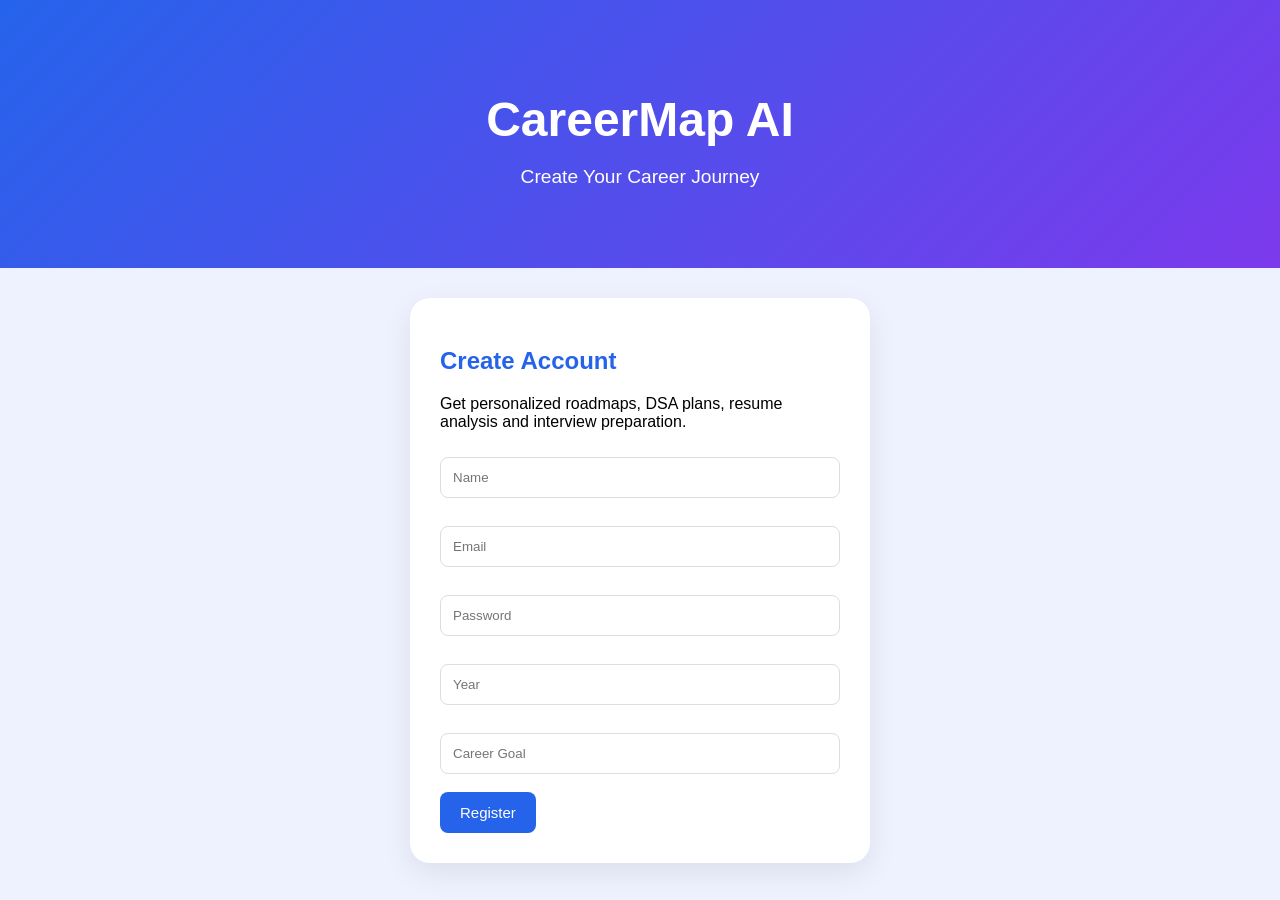
==== src/main/resources/static/dashboard.html @ 242bdc32 "Added profile setup flow and dashboard integration" ====
<!DOCTYPE html>
<html>
<head>
    <title>CareerMap Dashboard</title>
    <link rel="stylesheet" href="style.css">
</head>
<body>
    <div class="navbar">
        <h2>CareerMap AI</h2>
        <a href="index.html">Home</a>
    </div>
    <div class="container">
        <div class="welcome-card">
            <h2>Welcome, <span id="welcomeName"></span> </h2>
            <p>Track your career journey with AI-powered guidance.</p>
        </div>
        <div class="stats">
            <div class="stat-card">
                <h3>Resume Score</h3>
                <p>90%</p>
            </div>
    
            <div class="stat-card">
                <h3>DSA Plan</h3>
                <p>30 Days</p>
            </div>
    
            <div class="stat-card">
                <h3>Interview Prep</h3>
                <p>10 Questions</p>
            </div>
    
            <div class="stat-card">
                <h3>Roadmap</h3>
                <p>Active</p>
            </div>
    
        </div>
        <div class="features">

            <div class="card">
                <h2>Resume Analysis</h2>
                <pre id="resume"></pre>
            </div>

            <div class="card">
                <h2>DSA Plan</h2>
                <pre id="dsa"></pre>
            </div>

            <div class="card">
                <h2>Interview Questions</h2>
                <pre id="interview"></pre>
            </div>

            <div class="card">
                <h2>Career Roadmap</h2>
                <pre id="career"></pre>
            </div>
        </div>
    </div>
    <script src="script.js"></script>

</body>
</html>
---- src/main/resources/static/style.css ----
body{
    margin:0;
    font-family:'Segoe UI',sans-serif;
    background:#eef2ff;
    }
    
    .hero{
    background:linear-gradient(135deg,#2563eb,#7c3aed);
    color:white;
    text-align:center;
    padding:60px 20px;
    }
    
    .hero h1{
    font-size:3rem;
    margin-bottom:10px;
    }
    
    .hero p{
    font-size:1.2rem;
    }
    
    .features{
    display:grid;
    grid-template-columns:repeat(auto-fit,minmax(300px,1fr));
    gap:25px;
    padding:40px;
    }
    
    .card{
        background:white;
        padding:30px;
        border-radius:20px;
        box-shadow:0 10px 30px rgba(0,0,0,0.08);
        transition:all 0.3s ease;
    }
    
    .card:hover{
        transform:translateY(-8px);
    }
    
    .card h2{
    color:#2563eb;
    }
    
    button{
    background:#2563eb;
    color:white;
    border:none;
    padding:12px 20px;
    border-radius:8px;
    cursor:pointer;
    font-size:15px;
    }
    
    button:hover{
        background:#1d4ed8;
    }
    
    pre{
        white-space:pre-wrap;
        text-align:left;
        margin-top:15px;
        font-size:14px;
    }
    
    input{
    width:100%;
    padding:12px;
    margin-top:10px;
    border:1px solid #ddd;
    border-radius:8px;
    box-sizing:border-box;
    }
    .navbar h2{
        color:white;
        margin:0;
    }
    
    .navbar a{
        text-decoration:none;
        color:#333;
        margin-left:20px;
        font-weight:600;
    }
    
    .navbar a:hover{
        color:#2563eb;
    }
    .welcome-card{
        background:white;
        margin:20px;
        padding:20px;
        border-radius:15px;
        box-shadow:0 8px 25px rgba(0,0,0,0.08);
    }
    
    .stat-card{
        flex:1;
        background:white;
        padding:20px;
        border-radius:15px;
        text-align:center;
        box-shadow:0 8px 25px rgba(0,0,0,0.08);
    }
    .stats{
        display:grid;
        grid-template-columns:repeat(auto-fit,minmax(200px,1fr));
        gap:20px;
        padding:20px 40px;
    }
    
    .stat-card{
        background:white;
        padding:20px;
        border-radius:15px;
        text-align:center;
        box-shadow:0 8px 25px rgba(0,0,0,0.08);
    }
    
    .stat-card h3{
        color:#666;
        margin-bottom:10px;
    }
    
    .stat-card p{
        font-size:28px;
        font-weight:bold;
        color:#2563eb;
    }
    .navbar{
        background:#111827;
        color:white;
        padding:15px 40px;
        display:flex;
        justify-content:space-between;
        align-items:center;
    }
    
    .navbar a{
        color:white;
        text-decoration:none;
        margin-left:20px;
    }
    .welcome-card{
        background:linear-gradient(135deg,#2563eb,#7c3aed);
        color:white;
        margin:20px 40px;
        padding:25px;
        border-radius:20px;
    }
    .welcome-card h2{
        margin:0;
        font-size:28px;
    }
    
    .welcome-card p{
        opacity:0.9;
    }
    .container{
        max-width:1400px;
        margin:auto;
    }
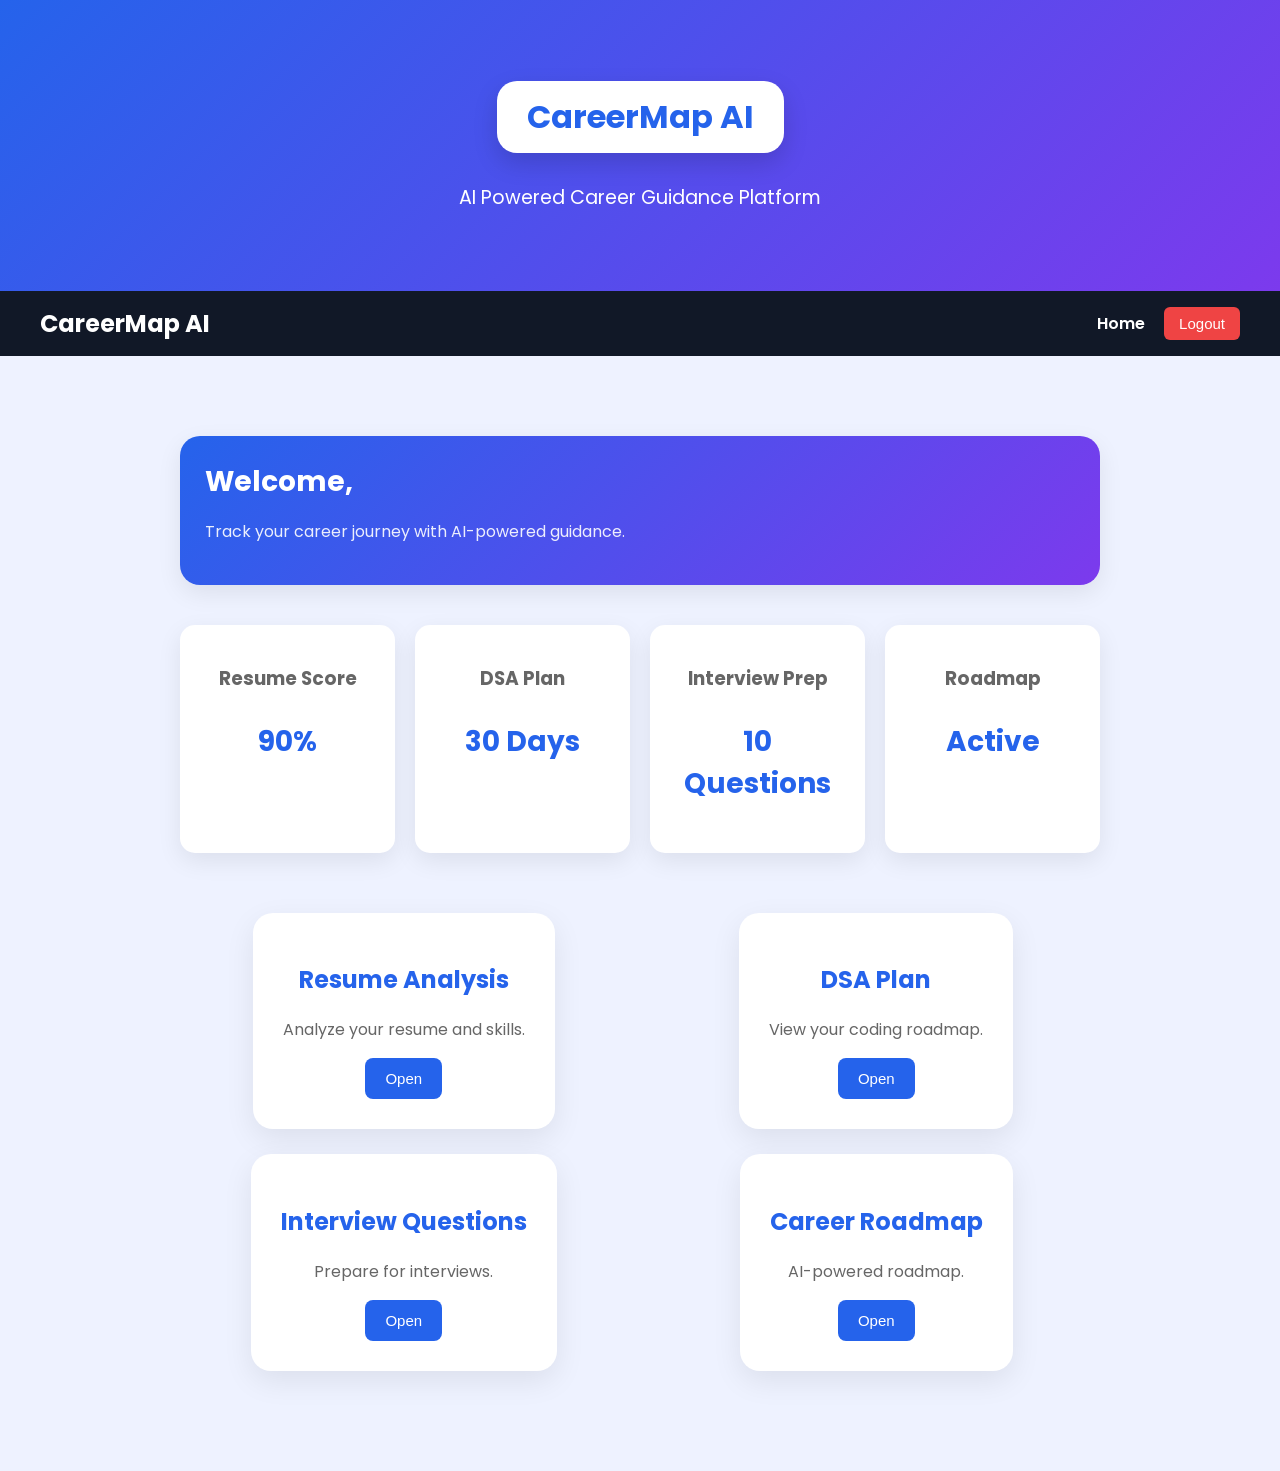
==== commit 28649f4a: "Redesigned dashboard with separate agent pages" ====
--- a/src/main/resources/static/dashboard.html
+++ b/src/main/resources/static/dashboard.html
@@ -3,11 +3,22 @@
 <head>
     <title>CareerMap Dashboard</title>
     <link rel="stylesheet" href="style.css">
+    <link rel="preconnect" href="https://fonts.googleapis.com">
+<link rel="preconnect" href="https://fonts.gstatic.com" crossorigin>
+
+<link href="https://fonts.googleapis.com/css2?family=Poppins:wght@300;400;500;600&display=swap" rel="stylesheet">
 </head>
 <body>
+    <div class="hero">
+        <h1>CareerMap AI</h1>
+        <p>AI Powered Career Guidance Platform</p>
+    </div>
     <div class="navbar">
         <h2>CareerMap AI</h2>
-        <a href="index.html">Home</a>
+        <div>
+            <a href="index.html">Home</a>
+            <button onclick="logout()">Logout</button>
+        </div>
     </div>
     <div class="container">
         <div class="welcome-card">
@@ -40,23 +51,36 @@
 
             <div class="card">
                 <h2>Resume Analysis</h2>
-                <pre id="resume"></pre>
+                <p>Analyze your resume and skills.</p>
+                <button onclick="window.location.href='resume.html'">
+                    Open
+                </button>
             </div>
-
+        
             <div class="card">
                 <h2>DSA Plan</h2>
-                <pre id="dsa"></pre>
+                <p>View your coding roadmap.</p>
+                <button onclick="window.location.href='dsa.html'">
+                    Open
+                </button>
             </div>
-
+        
             <div class="card">
                 <h2>Interview Questions</h2>
-                <pre id="interview"></pre>
+                <p>Prepare for interviews.</p>
+                <button onclick="window.location.href='interview.html'">
+                    Open
+                </button>
             </div>
-
+        
             <div class="card">
                 <h2>Career Roadmap</h2>
-                <pre id="career"></pre>
+                <p>AI-powered roadmap.</p>
+                <button onclick="window.location.href='roadmap.html'">
+                    Open
+                </button>
             </div>
+        
         </div>
     </div>
     <script src="script.js"></script>
--- a/src/main/resources/static/style.css
+++ b/src/main/resources/static/style.css
@@ -1,6 +1,6 @@
 body{
     margin:0;
-    font-family:'Segoe UI',sans-serif;
+    font-family: 'Poppins', sans-serif;
     background:#eef2ff;
     }
     
@@ -12,10 +12,18 @@
     }
     
     .hero h1{
-    font-size:3rem;
-    margin-bottom:10px;
-    }
-    
+        display:inline-block;
+        background:white;
+        color:#2563eb;
+    
+        padding:12px 30px;
+    
+        border-radius:20px;
+    
+        font-weight:700;
+    
+        box-shadow:0 10px 25px rgba(0,0,0,0.15);
+    }
     .hero p{
     font-size:1.2rem;
     }
@@ -160,4 +168,87 @@
     .container{
         max-width:1400px;
         margin:auto;
-    }+    }
+    .navbar button{
+        background:#ef4444;
+        color:white;
+        border:none;
+        padding:8px 15px;
+        border-radius:6px;
+        margin-left:15px;
+        cursor:pointer;
+    }
+    
+    .navbar button:hover{
+        background:#dc2626;
+    }
+    pre{
+        white-space: pre-wrap;
+        word-wrap: break-word;
+    
+        background: #f8fafc;
+    
+        padding: 25px;
+    
+        border-radius: 15px;
+    
+        margin-top: 20px;
+    
+        text-align: left;
+    
+        font-size: 16px;
+    
+        line-height: 1.8;
+    
+        font-family: 'Poppins', sans-serif;
+    
+        border-left: 5px solid #2563eb;
+    
+        box-shadow: 0 4px 15px rgba(0,0,0,0.08);
+    }
+    .container{
+        max-width: 1000px;
+        margin: 30px auto;
+        padding: 20px;
+    }
+    
+    .card{
+        text-align: center;
+    }
+    h1{
+        text-align:center;
+        color:#2563eb;
+        margin-bottom:10px;
+    }
+    
+    .card p{
+        text-align:center;
+    }
+    .loading{
+        text-align:center;
+        font-size:18px;
+        font-weight:600;
+        color:#2563eb;
+    }
+    .container{
+        max-width: 1000px;
+        margin: 40px auto;
+        padding: 20px;
+    }
+    
+    .card{
+        max-width: 900px;
+        margin: auto;
+    }
+    
+    h1{
+        text-align:center;
+        color:#2563eb;
+        margin-bottom:10px;
+    }
+    
+    .card p{
+        text-align:center;
+        color:#666;
+    }
+    
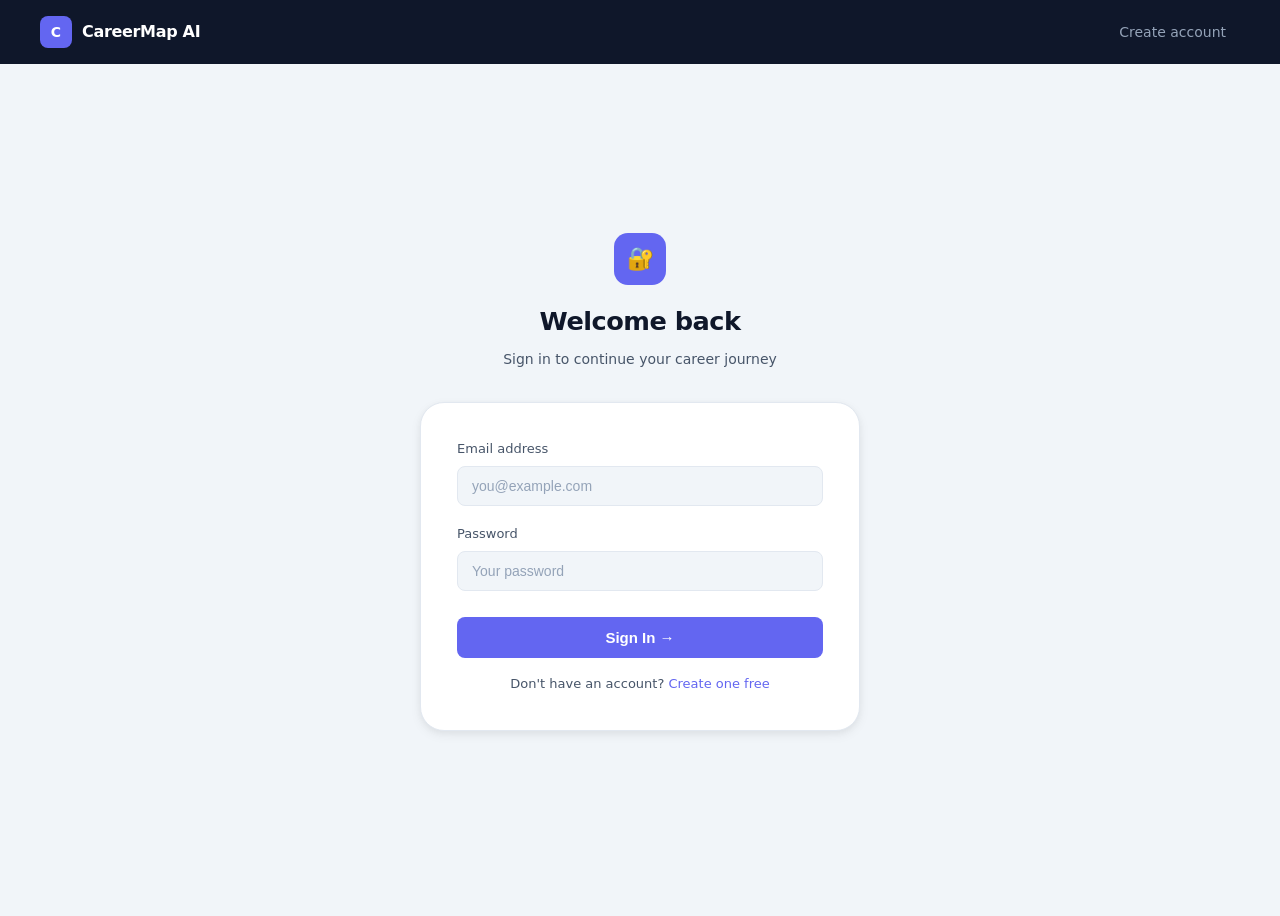
==== commit 8e15db8c: "Updated version" ====
--- a/src/main/resources/static/dashboard.html
+++ b/src/main/resources/static/dashboard.html
@@ -1,89 +1,121 @@
 <!DOCTYPE html>
-<html>
+<html lang="en">
 <head>
-    <title>CareerMap Dashboard</title>
-    <link rel="stylesheet" href="style.css">
-    <link rel="preconnect" href="https://fonts.googleapis.com">
-<link rel="preconnect" href="https://fonts.gstatic.com" crossorigin>
-
-<link href="https://fonts.googleapis.com/css2?family=Poppins:wght@300;400;500;600&display=swap" rel="stylesheet">
+  <meta charset="UTF-8">
+  <meta name="viewport" content="width=device-width, initial-scale=1.0">
+  <title>Dashboard — CareerMap AI</title>
+  <link rel="stylesheet" href="style.css">
 </head>
 <body>
-    <div class="hero">
-        <h1>CareerMap AI</h1>
-        <p>AI Powered Career Guidance Platform</p>
+
+  <!-- Navbar -->
+  <nav class="navbar">
+    <a class="navbar-brand" href="index.html">
+      <div class="navbar-logo">C</div>
+      <span class="navbar-title">CareerMap AI</span>
+    </a>
+    <div class="navbar-nav">
+      <a href="index.html">Home</a>
+      <button class="btn-logout" onclick="logout()">Sign Out</button>
     </div>
-    <div class="navbar">
-        <h2>CareerMap AI</h2>
-        <div>
-            <a href="index.html">Home</a>
-            <button onclick="logout()">Logout</button>
+  </nav>
+
+  <!-- Hero sub -->
+  <section class="hero hero-sub">
+    <div class="hero-badge">✦ Your Career Hub</div>
+    <h1>Dashboard</h1>
+    <p>Track your progress and access all your AI-powered tools</p>
+  </section>
+
+  <div class="container">
+
+    <!-- Welcome card -->
+    <div class="welcome-card">
+      <h2>Welcome back, <span id="welcomeName">there</span> 👋</h2>
+      <p>Your AI career journey is in progress. Keep pushing forward.</p>
+    </div>
+
+    <!-- Stats -->
+    <p class="section-heading">📊 Your Progress</p>
+    <div class="stats" style="margin-bottom: 32px;">
+
+      <div class="stat-card">
+        <div class="stat-icon" style="background:var(--indigo-light);">📄</div>
+        <div class="stat-body">
+          <h3>Resume Score</h3>
+          <p style="color:var(--indigo);">90%</p>
         </div>
+      </div>
+
+      <div class="stat-card">
+        <div class="stat-icon" style="background:var(--mint-light);">💻</div>
+        <div class="stat-body">
+          <h3>DSA Plan</h3>
+          <p style="color:var(--mint);">30 Days</p>
+        </div>
+      </div>
+
+      <div class="stat-card">
+        <div class="stat-icon" style="background:var(--amber-light);">🎯</div>
+        <div class="stat-body">
+          <h3>Interview Prep</h3>
+          <p style="color:var(--amber);">10 Qs</p>
+        </div>
+      </div>
+
+      <div class="stat-card">
+        <div class="stat-icon" style="background:var(--sky-light);">🗺️</div>
+        <div class="stat-body">
+          <h3>Roadmap</h3>
+          <p style="color:var(--sky);">Active</p>
+        </div>
+      </div>
+
     </div>
-    <div class="container">
-        <div class="welcome-card">
-            <h2>Welcome, <span id="welcomeName"></span> </h2>
-            <p>Track your career journey with AI-powered guidance.</p>
+
+    <!-- Tool cards -->
+    <p class="section-heading">⚡ AI Tools</p>
+    <div class="tools-grid">
+
+      <div class="tool-card" onclick="window.location.href='resume.html'">
+        <div class="tool-card-header">
+          <div class="tool-icon" style="background:var(--indigo-light);">📄</div>
+          <h2>Resume Analysis</h2>
         </div>
-        <div class="stats">
-            <div class="stat-card">
-                <h3>Resume Score</h3>
-                <p>90%</p>
-            </div>
-    
-            <div class="stat-card">
-                <h3>DSA Plan</h3>
-                <p>30 Days</p>
-            </div>
-    
-            <div class="stat-card">
-                <h3>Interview Prep</h3>
-                <p>10 Questions</p>
-            </div>
-    
-            <div class="stat-card">
-                <h3>Roadmap</h3>
-                <p>Active</p>
-            </div>
-    
+        <p>Upload your resume and get AI-powered feedback, scoring, and suggestions to help you stand out.</p>
+        <button class="btn btn-primary" style="width:100%; justify-content:center;">Open Tool →</button>
+      </div>
+
+      <div class="tool-card" onclick="window.location.href='dsa.html'">
+        <div class="tool-card-header">
+          <div class="tool-icon" style="background:var(--mint-light);">💻</div>
+          <h2>DSA Plan</h2>
         </div>
-        <div class="features">
+        <p>Your personalized Data Structures & Algorithms roadmap, structured to your pace and career goal.</p>
+        <button class="btn btn-primary" style="width:100%; justify-content:center; background:var(--mint);">Open Tool →</button>
+      </div>
 
-            <div class="card">
-                <h2>Resume Analysis</h2>
-                <p>Analyze your resume and skills.</p>
-                <button onclick="window.location.href='resume.html'">
-                    Open
-                </button>
-            </div>
-        
-            <div class="card">
-                <h2>DSA Plan</h2>
-                <p>View your coding roadmap.</p>
-                <button onclick="window.location.href='dsa.html'">
-                    Open
-                </button>
-            </div>
-        
-            <div class="card">
-                <h2>Interview Questions</h2>
-                <p>Prepare for interviews.</p>
-                <button onclick="window.location.href='interview.html'">
-                    Open
-                </button>
-            </div>
-        
-            <div class="card">
-                <h2>Career Roadmap</h2>
-                <p>AI-powered roadmap.</p>
-                <button onclick="window.location.href='roadmap.html'">
-                    Open
-                </button>
-            </div>
-        
+      <div class="tool-card" onclick="window.location.href='interview.html'">
+        <div class="tool-card-header">
+          <div class="tool-icon" style="background:var(--amber-light);">🎯</div>
+          <h2>Interview Questions</h2>
         </div>
+        <p>Practice with AI-generated interview questions tailored to your career goal and target companies.</p>
+        <button class="btn btn-primary" style="width:100%; justify-content:center; background:var(--amber);">Open Tool →</button>
+      </div>
+
+      <div class="tool-card" onclick="window.location.href='roadmap.html'">
+        <div class="tool-card-header">
+          <div class="tool-icon" style="background:var(--sky-light);">🗺️</div>
+          <h2>Career Roadmap</h2>
+        </div>
+        <p>AI-generated step-by-step roadmap built around your skills, experience, and target role.</p>
+        <button class="btn btn-primary" style="width:100%; justify-content:center; background:var(--sky);">Open Tool →</button>
+      </div>
+
     </div>
-    <script src="script.js"></script>
+  </div>
 
+  <script src="script.js"></script>
 </body>
-</html>+</html>
--- a/src/main/resources/static/style.css
+++ b/src/main/resources/static/style.css
@@ -1,254 +1,612 @@
-body{
-    margin:0;
-    font-family: 'Poppins', sans-serif;
-    background:#eef2ff;
-    }
-    
-    .hero{
-    background:linear-gradient(135deg,#2563eb,#7c3aed);
-    color:white;
-    text-align:center;
-    padding:60px 20px;
-    }
-    
-    .hero h1{
-        display:inline-block;
-        background:white;
-        color:#2563eb;
-    
-        padding:12px 30px;
-    
-        border-radius:20px;
-    
-        font-weight:700;
-    
-        box-shadow:0 10px 25px rgba(0,0,0,0.15);
-    }
-    .hero p{
-    font-size:1.2rem;
-    }
-    
-    .features{
-    display:grid;
-    grid-template-columns:repeat(auto-fit,minmax(300px,1fr));
-    gap:25px;
-    padding:40px;
-    }
-    
-    .card{
-        background:white;
-        padding:30px;
-        border-radius:20px;
-        box-shadow:0 10px 30px rgba(0,0,0,0.08);
-        transition:all 0.3s ease;
-    }
-    
-    .card:hover{
-        transform:translateY(-8px);
-    }
-    
-    .card h2{
-    color:#2563eb;
-    }
-    
-    button{
-    background:#2563eb;
-    color:white;
-    border:none;
-    padding:12px 20px;
-    border-radius:8px;
-    cursor:pointer;
-    font-size:15px;
-    }
-    
-    button:hover{
-        background:#1d4ed8;
-    }
-    
-    pre{
-        white-space:pre-wrap;
-        text-align:left;
-        margin-top:15px;
-        font-size:14px;
-    }
-    
-    input{
-    width:100%;
-    padding:12px;
-    margin-top:10px;
-    border:1px solid #ddd;
-    border-radius:8px;
-    box-sizing:border-box;
-    }
-    .navbar h2{
-        color:white;
-        margin:0;
-    }
-    
-    .navbar a{
-        text-decoration:none;
-        color:#333;
-        margin-left:20px;
-        font-weight:600;
-    }
-    
-    .navbar a:hover{
-        color:#2563eb;
-    }
-    .welcome-card{
-        background:white;
-        margin:20px;
-        padding:20px;
-        border-radius:15px;
-        box-shadow:0 8px 25px rgba(0,0,0,0.08);
-    }
-    
-    .stat-card{
-        flex:1;
-        background:white;
-        padding:20px;
-        border-radius:15px;
-        text-align:center;
-        box-shadow:0 8px 25px rgba(0,0,0,0.08);
-    }
-    .stats{
-        display:grid;
-        grid-template-columns:repeat(auto-fit,minmax(200px,1fr));
-        gap:20px;
-        padding:20px 40px;
-    }
-    
-    .stat-card{
-        background:white;
-        padding:20px;
-        border-radius:15px;
-        text-align:center;
-        box-shadow:0 8px 25px rgba(0,0,0,0.08);
-    }
-    
-    .stat-card h3{
-        color:#666;
-        margin-bottom:10px;
-    }
-    
-    .stat-card p{
-        font-size:28px;
-        font-weight:bold;
-        color:#2563eb;
-    }
-    .navbar{
-        background:#111827;
-        color:white;
-        padding:15px 40px;
-        display:flex;
-        justify-content:space-between;
-        align-items:center;
-    }
-    
-    .navbar a{
-        color:white;
-        text-decoration:none;
-        margin-left:20px;
-    }
-    .welcome-card{
-        background:linear-gradient(135deg,#2563eb,#7c3aed);
-        color:white;
-        margin:20px 40px;
-        padding:25px;
-        border-radius:20px;
-    }
-    .welcome-card h2{
-        margin:0;
-        font-size:28px;
-    }
-    
-    .welcome-card p{
-        opacity:0.9;
-    }
-    .container{
-        max-width:1400px;
-        margin:auto;
-    }
-    .navbar button{
-        background:#ef4444;
-        color:white;
-        border:none;
-        padding:8px 15px;
-        border-radius:6px;
-        margin-left:15px;
-        cursor:pointer;
-    }
-    
-    .navbar button:hover{
-        background:#dc2626;
-    }
-    pre{
-        white-space: pre-wrap;
-        word-wrap: break-word;
-    
-        background: #f8fafc;
-    
-        padding: 25px;
-    
-        border-radius: 15px;
-    
-        margin-top: 20px;
-    
-        text-align: left;
-    
-        font-size: 16px;
-    
-        line-height: 1.8;
-    
-        font-family: 'Poppins', sans-serif;
-    
-        border-left: 5px solid #2563eb;
-    
-        box-shadow: 0 4px 15px rgba(0,0,0,0.08);
-    }
-    .container{
-        max-width: 1000px;
-        margin: 30px auto;
-        padding: 20px;
-    }
-    
-    .card{
-        text-align: center;
-    }
-    h1{
-        text-align:center;
-        color:#2563eb;
-        margin-bottom:10px;
-    }
-    
-    .card p{
-        text-align:center;
-    }
-    .loading{
-        text-align:center;
-        font-size:18px;
-        font-weight:600;
-        color:#2563eb;
-    }
-    .container{
-        max-width: 1000px;
-        margin: 40px auto;
-        padding: 20px;
-    }
-    
-    .card{
-        max-width: 900px;
-        margin: auto;
-    }
-    
-    h1{
-        text-align:center;
-        color:#2563eb;
-        margin-bottom:10px;
-    }
-    
-    .card p{
-        text-align:center;
-        color:#666;
-    }
-    +@import url('https://fonts.googleapis.com/css2?family=Inter:wght@300;400;500;600;700;800&display=swap');
+
+*, *::before, *::after { box-sizing: border-box; margin: 0; padding: 0; }
+
+:root {
+  --navy: #0F172A;
+  --navy-800: #1E293B;
+  --navy-700: #334155;
+  --indigo: #6366F1;
+  --indigo-dark: #4F46E5;
+  --indigo-light: #EEF2FF;
+  --mint: #10B981;
+  --mint-light: #D1FAE5;
+  --amber: #F59E0B;
+  --amber-light: #FEF3C7;
+  --rose: #F43F5E;
+  --rose-light: #FFE4E6;
+  --sky: #0EA5E9;
+  --sky-light: #E0F2FE;
+  --bg: #F1F5F9;
+  --surface: #FFFFFF;
+  --border: #E2E8F0;
+  --border-strong: #CBD5E1;
+  --text-primary: #0F172A;
+  --text-secondary: #475569;
+  --text-muted: #94A3B8;
+  --radius-sm: 8px;
+  --radius-md: 12px;
+  --radius-lg: 16px;
+  --radius-xl: 24px;
+  --shadow-sm: 0 1px 3px rgba(0,0,0,0.06), 0 1px 2px rgba(0,0,0,0.04);
+  --shadow-md: 0 4px 12px rgba(0,0,0,0.06), 0 2px 6px rgba(0,0,0,0.04);
+  --shadow-lg: 0 12px 32px rgba(0,0,0,0.08), 0 4px 12px rgba(0,0,0,0.04);
+}
+
+body {
+  font-family: 'Inter', system-ui, sans-serif;
+  background: var(--bg);
+  color: var(--text-primary);
+  min-height: 100vh;
+  font-size: 15px;
+  line-height: 1.6;
+}
+
+/* ── NAVBAR ── */
+.navbar {
+  background: var(--navy);
+  padding: 0 40px;
+  height: 64px;
+  display: flex;
+  align-items: center;
+  justify-content: space-between;
+  position: sticky;
+  top: 0;
+  z-index: 100;
+  box-shadow: 0 1px 0 rgba(255,255,255,0.06);
+}
+
+.navbar-brand {
+  display: flex;
+  align-items: center;
+  gap: 10px;
+  text-decoration: none;
+}
+
+.navbar-logo {
+  width: 32px; height: 32px;
+  background: var(--indigo);
+  border-radius: 8px;
+  display: flex; align-items: center; justify-content: center;
+  font-weight: 700; font-size: 14px; color: white;
+}
+
+.navbar-title {
+  color: white;
+  font-weight: 600;
+  font-size: 16px;
+  letter-spacing: -0.02em;
+}
+
+.navbar-nav {
+  display: flex;
+  align-items: center;
+  gap: 8px;
+}
+
+.navbar-nav a {
+  color: #94A3B8;
+  text-decoration: none;
+  font-size: 14px;
+  font-weight: 500;
+  padding: 6px 14px;
+  border-radius: var(--radius-sm);
+  transition: all 0.15s;
+}
+.navbar-nav a:hover { color: white; background: rgba(255,255,255,0.08); }
+
+.btn-logout {
+  background: rgba(244,63,94,0.15) !important;
+  color: #FDA4AF !important;
+  border: 1px solid rgba(244,63,94,0.25) !important;
+  font-size: 13px;
+  font-weight: 500;
+  padding: 6px 14px;
+  border-radius: var(--radius-sm);
+  cursor: pointer;
+  transition: all 0.15s;
+  font-family: inherit;
+}
+.btn-logout:hover { background: rgba(244,63,94,0.25) !important; color: white !important; }
+
+/* ── HERO ── */
+.hero {
+  background: var(--navy);
+  padding: 72px 40px 80px;
+  text-align: center;
+  position: relative;
+  overflow: hidden;
+}
+
+.hero::before {
+  content: '';
+  position: absolute;
+  inset: 0;
+  background: radial-gradient(ellipse 80% 60% at 50% 0%, rgba(99,102,241,0.3) 0%, transparent 70%);
+  pointer-events: none;
+}
+
+.hero-badge {
+  display: inline-flex;
+  align-items: center;
+  gap: 6px;
+  background: rgba(99,102,241,0.15);
+  border: 1px solid rgba(99,102,241,0.3);
+  color: #A5B4FC;
+  font-size: 12px;
+  font-weight: 600;
+  letter-spacing: 0.06em;
+  text-transform: uppercase;
+  padding: 4px 14px;
+  border-radius: 100px;
+  margin-bottom: 20px;
+}
+
+.hero h1 {
+  font-size: clamp(2rem, 5vw, 3.2rem);
+  font-weight: 800;
+  color: white;
+  letter-spacing: -0.03em;
+  line-height: 1.1;
+  margin-bottom: 16px;
+}
+
+.hero h1 .accent {
+  background: linear-gradient(135deg, #818CF8, #C084FC);
+  -webkit-background-clip: text;
+  -webkit-text-fill-color: transparent;
+  background-clip: text;
+}
+
+.hero p {
+  color: #94A3B8;
+  font-size: 1.1rem;
+  max-width: 520px;
+  margin: 0 auto 32px;
+  line-height: 1.7;
+}
+
+.hero-actions {
+  display: flex;
+  gap: 12px;
+  justify-content: center;
+  flex-wrap: wrap;
+}
+
+.hero-sub {
+  padding: 48px 40px 56px;
+}
+
+.hero-sub h1 {
+  font-size: 2rem;
+  font-weight: 700;
+  color: white;
+  letter-spacing: -0.02em;
+  margin-bottom: 8px;
+}
+
+.hero-sub p { color: #94A3B8; font-size: 1rem; }
+
+/* ── BUTTONS ── */
+.btn {
+  display: inline-flex;
+  align-items: center;
+  gap: 8px;
+  font-family: 'Inter', sans-serif;
+  font-size: 14px;
+  font-weight: 600;
+  padding: 10px 22px;
+  border-radius: var(--radius-sm);
+  border: none;
+  cursor: pointer;
+  text-decoration: none;
+  transition: all 0.2s;
+  white-space: nowrap;
+}
+
+.btn-primary {
+  background: var(--indigo);
+  color: white;
+}
+.btn-primary:hover { background: var(--indigo-dark); transform: translateY(-1px); box-shadow: 0 6px 20px rgba(99,102,241,0.4); }
+
+.btn-outline {
+  background: rgba(255,255,255,0.08);
+  color: white;
+  border: 1px solid rgba(255,255,255,0.15);
+}
+.btn-outline:hover { background: rgba(255,255,255,0.14); }
+
+.btn-ghost {
+  background: white;
+  color: var(--text-primary);
+  border: 1px solid var(--border);
+  font-size: 13px;
+  padding: 8px 16px;
+}
+.btn-ghost:hover { border-color: var(--border-strong); background: var(--bg); }
+
+.btn-back {
+  display: inline-flex;
+  align-items: center;
+  gap: 6px;
+  background: var(--surface);
+  color: var(--text-secondary);
+  border: 1px solid var(--border);
+  border-radius: var(--radius-sm);
+  padding: 8px 16px;
+  font-size: 13px;
+  font-weight: 500;
+  cursor: pointer;
+  text-decoration: none;
+  font-family: inherit;
+  margin: 20px 40px;
+  transition: all 0.15s;
+}
+.btn-back:hover { color: var(--indigo); border-color: var(--indigo); }
+
+/* ── CONTAINER ── */
+.container {
+  max-width: 1100px;
+  margin: 0 auto;
+  padding: 32px 24px 60px;
+}
+
+.container-sm {
+  max-width: 560px;
+  margin: 40px auto;
+  padding: 0 24px 60px;
+}
+
+/* ── CARDS ── */
+.card {
+  background: var(--surface);
+  border: 1px solid var(--border);
+  border-radius: var(--radius-lg);
+  padding: 28px;
+  box-shadow: var(--shadow-sm);
+}
+
+.card-hover {
+  transition: all 0.2s;
+}
+.card-hover:hover {
+  transform: translateY(-4px);
+  box-shadow: var(--shadow-lg);
+  border-color: var(--border-strong);
+}
+
+.card h2 {
+  font-size: 1.1rem;
+  font-weight: 600;
+  color: var(--text-primary);
+  margin-bottom: 8px;
+}
+
+.card p {
+  color: var(--text-secondary);
+  font-size: 14px;
+  margin-bottom: 20px;
+}
+
+/* ── FEATURE CARDS (index) ── */
+.features {
+  display: grid;
+  grid-template-columns: repeat(auto-fit, minmax(240px, 1fr));
+  gap: 20px;
+}
+
+.feature-card {
+  background: var(--surface);
+  border: 1px solid var(--border);
+  border-radius: var(--radius-lg);
+  padding: 28px;
+  transition: all 0.2s;
+}
+.feature-card:hover { transform: translateY(-4px); box-shadow: var(--shadow-lg); }
+
+.feature-icon {
+  width: 48px; height: 48px;
+  border-radius: var(--radius-md);
+  display: flex; align-items: center; justify-content: center;
+  font-size: 22px;
+  margin-bottom: 16px;
+}
+
+.feature-card h2 {
+  font-size: 1rem;
+  font-weight: 600;
+  color: var(--text-primary);
+  margin-bottom: 8px;
+}
+.feature-card p { color: var(--text-secondary); font-size: 14px; margin: 0; }
+
+/* ── WELCOME CARD ── */
+.welcome-card {
+  background: linear-gradient(135deg, #4F46E5 0%, #7C3AED 100%);
+  border-radius: var(--radius-xl);
+  padding: 32px 36px;
+  margin-bottom: 28px;
+  position: relative;
+  overflow: hidden;
+  color: white;
+}
+
+.welcome-card::after {
+  content: '';
+  position: absolute;
+  right: -20px; top: -40px;
+  width: 220px; height: 220px;
+  background: rgba(255,255,255,0.06);
+  border-radius: 50%;
+}
+
+.welcome-card h2 {
+  font-size: 1.6rem;
+  font-weight: 700;
+  letter-spacing: -0.02em;
+  margin-bottom: 6px;
+}
+
+.welcome-card p { color: rgba(255,255,255,0.75); font-size: 14px; }
+
+/* ── STATS ── */
+.stats {
+  display: grid;
+  grid-template-columns: repeat(auto-fit, minmax(200px, 1fr));
+  gap: 16px;
+  margin-bottom: 28px;
+}
+
+.stat-card {
+  background: var(--surface);
+  border: 1px solid var(--border);
+  border-radius: var(--radius-lg);
+  padding: 22px 24px;
+  display: flex;
+  align-items: flex-start;
+  gap: 14px;
+}
+
+.stat-icon {
+  width: 42px; height: 42px;
+  border-radius: var(--radius-md);
+  display: flex; align-items: center; justify-content: center;
+  font-size: 18px;
+  flex-shrink: 0;
+}
+
+.stat-body h3 {
+  font-size: 12px;
+  font-weight: 500;
+  color: var(--text-muted);
+  text-transform: uppercase;
+  letter-spacing: 0.05em;
+  margin-bottom: 4px;
+}
+
+.stat-body p {
+  font-size: 1.5rem;
+  font-weight: 700;
+  color: var(--text-primary);
+  letter-spacing: -0.02em;
+}
+
+/* ── DASHBOARD TOOL CARDS ── */
+.tools-grid {
+  display: grid;
+  grid-template-columns: repeat(auto-fit, minmax(240px, 1fr));
+  gap: 20px;
+}
+
+.tool-card {
+  background: var(--surface);
+  border: 1px solid var(--border);
+  border-radius: var(--radius-lg);
+  padding: 24px;
+  transition: all 0.2s;
+  cursor: pointer;
+}
+.tool-card:hover { transform: translateY(-4px); box-shadow: var(--shadow-lg); border-color: transparent; }
+
+.tool-card-header {
+  display: flex;
+  align-items: center;
+  gap: 12px;
+  margin-bottom: 14px;
+}
+
+.tool-icon {
+  width: 44px; height: 44px;
+  border-radius: var(--radius-md);
+  display: flex; align-items: center; justify-content: center;
+  font-size: 20px;
+}
+
+.tool-card h2 {
+  font-size: 15px;
+  font-weight: 600;
+  color: var(--text-primary);
+}
+
+.tool-card p {
+  color: var(--text-secondary);
+  font-size: 13px;
+  margin-bottom: 18px;
+}
+
+.tool-card .btn { width: 100%; justify-content: center; }
+
+/* ── FORM STYLES ── */
+.form-group {
+  margin-bottom: 18px;
+}
+
+.form-label {
+  display: block;
+  font-size: 13px;
+  font-weight: 500;
+  color: var(--text-secondary);
+  margin-bottom: 6px;
+}
+
+.form-input {
+  width: 100%;
+  padding: 11px 14px;
+  border: 1.5px solid var(--border);
+  border-radius: var(--radius-sm);
+  font-family: 'Inter', sans-serif;
+  font-size: 14px;
+  color: var(--text-primary);
+  background: var(--bg);
+  transition: all 0.15s;
+  outline: none;
+}
+.form-input:focus { border-color: var(--indigo); background: white; box-shadow: 0 0 0 3px rgba(99,102,241,0.1); }
+.form-input::placeholder { color: var(--text-muted); }
+
+.form-card {
+  background: var(--surface);
+  border: 1px solid var(--border);
+  border-radius: var(--radius-xl);
+  padding: 36px;
+  box-shadow: var(--shadow-md);
+}
+
+.form-card h2 {
+  font-size: 1.4rem;
+  font-weight: 700;
+  letter-spacing: -0.02em;
+  margin-bottom: 6px;
+}
+
+.form-card .subtitle {
+  color: var(--text-secondary);
+  font-size: 14px;
+  margin-bottom: 28px;
+}
+
+.form-divider {
+  text-align: center;
+  color: var(--text-muted);
+  font-size: 12px;
+  margin: 20px 0;
+  position: relative;
+}
+.form-divider::before {
+  content: '';
+  position: absolute;
+  left: 0; top: 50%;
+  width: calc(50% - 24px);
+  height: 1px;
+  background: var(--border);
+}
+.form-divider::after {
+  content: '';
+  position: absolute;
+  right: 0; top: 50%;
+  width: calc(50% - 24px);
+  height: 1px;
+  background: var(--border);
+}
+
+.form-footer {
+  margin-top: 20px;
+  text-align: center;
+  font-size: 13px;
+  color: var(--text-secondary);
+}
+.form-footer a { color: var(--indigo); text-decoration: none; font-weight: 500; }
+.form-footer a:hover { text-decoration: underline; }
+
+/* ── RESULT / PRE ── */
+.result-box {
+  background: var(--bg);
+  border: 1px solid var(--border);
+  border-left: 3px solid var(--indigo);
+  border-radius: var(--radius-md);
+  padding: 24px;
+  margin-top: 20px;
+  white-space: pre-wrap;
+  word-wrap: break-word;
+  font-family: 'Inter', sans-serif;
+  font-size: 14px;
+  line-height: 1.8;
+  color: var(--text-primary);
+}
+
+pre {
+  background: var(--bg);
+  border: 1px solid var(--border);
+  border-left: 3px solid var(--indigo);
+  border-radius: var(--radius-md);
+  padding: 24px;
+  margin-top: 20px;
+  white-space: pre-wrap;
+  word-wrap: break-word;
+  font-family: 'Inter', sans-serif;
+  font-size: 14px;
+  line-height: 1.8;
+}
+
+/* ── SECTION HEADINGS ── */
+.section-heading {
+  font-size: 1rem;
+  font-weight: 600;
+  color: var(--text-primary);
+  letter-spacing: -0.01em;
+  margin-bottom: 16px;
+  display: flex;
+  align-items: center;
+  gap: 8px;
+}
+
+/* ── FILE UPLOAD ── */
+.file-upload-area {
+  border: 2px dashed var(--border-strong);
+  border-radius: var(--radius-lg);
+  padding: 36px 24px;
+  text-align: center;
+  cursor: pointer;
+  transition: all 0.2s;
+  margin-bottom: 16px;
+}
+.file-upload-area:hover { border-color: var(--indigo); background: var(--indigo-light); }
+
+.file-upload-icon { font-size: 32px; margin-bottom: 10px; }
+
+.file-upload-area h3 { font-size: 15px; font-weight: 600; color: var(--text-primary); margin-bottom: 4px; }
+
+.file-upload-area p { font-size: 13px; color: var(--text-muted); }
+
+/* ── LOADING SPINNER ── */
+.loading-state {
+  display: flex;
+  flex-direction: column;
+  align-items: center;
+  gap: 12px;
+  padding: 48px;
+  color: var(--text-secondary);
+  font-size: 14px;
+}
+
+.spinner {
+  width: 32px; height: 32px;
+  border: 3px solid var(--border);
+  border-top-color: var(--indigo);
+  border-radius: 50%;
+  animation: spin 0.8s linear infinite;
+}
+
+@keyframes spin { to { transform: rotate(360deg); } }
+
+/* ── RESPONSIVE ── */
+@media (max-width: 640px) {
+  .navbar { padding: 0 20px; }
+  .hero { padding: 48px 20px 56px; }
+  .hero-sub { padding: 36px 20px 40px; }
+  .container { padding: 24px 16px 48px; }
+  .welcome-card { padding: 24px; }
+  .btn-back { margin: 16px 20px; }
+  .form-card { padding: 24px; }
+}
